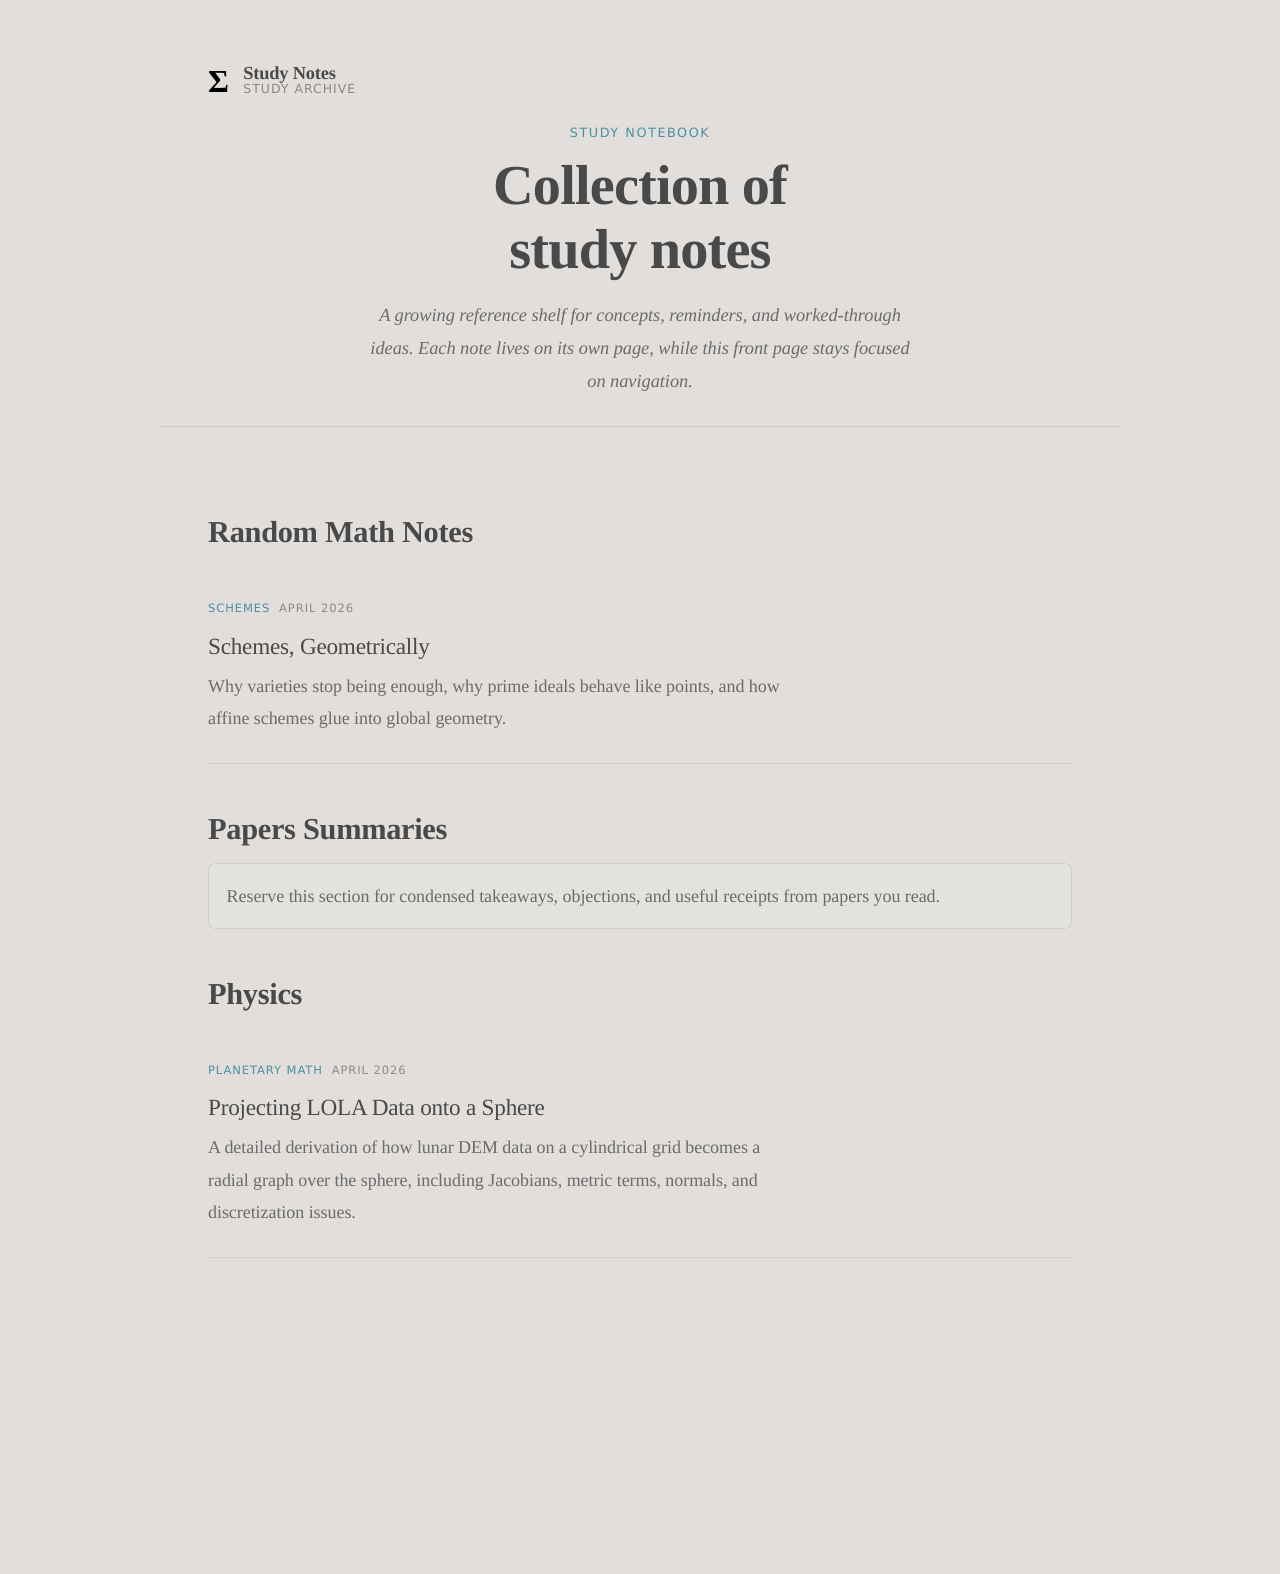
==== index.html @ 1e7b6b18 "initial site" ====
<!DOCTYPE html>
<html lang="en">
<head>
  <meta charset="UTF-8" />
  <meta name="viewport" content="width=device-width, initial-scale=1.0" />
  <title>Collection of study notes</title>
  <meta
    name="description"
    content="A personal study notebook with linked notes across topics."
  />
  <link rel="stylesheet" href="styles.css" />
</head>
<body>
  <article class="page">
    <header>
      <div class="site-nav">
        <a class="brand" href="index.html" aria-label="Study Notes home">
          <span class="brand-mark" aria-hidden="true">&Sigma;</span>
          <span class="brand-copy">
            <span class="brand-name">Study Notes</span>
            <span class="brand-tagline">Study archive</span>
          </span>
        </a>
      </div>
      <p class="eyebrow">Study Notebook</p>
      <h1>Collection of study notes</h1>
      <p class="deck">
        A growing reference shelf for concepts, reminders, and worked-through ideas.
        Each note lives on its own page, while this front page stays focused on navigation.
      </p>
    </header>

    <main class="index-main">
      <section aria-labelledby="random-math-notes">
        <h2 id="random-math-notes">Random Math Notes</h2>
        <div class="notes-list">
          <a class="note-card" href="notes/schemes-geometrically.html">
            <div class="meta">
              <span class="tag">Schemes</span>
              <span class="stamp">April 2026</span>
            </div>
            <h2>Schemes, Geometrically</h2>
            <p>
              Why varieties stop being enough, why prime ideals behave like points,
              and how affine schemes glue into global geometry.
            </p>
          </a>
        </div>
      </section>

      <section aria-labelledby="papers-summaries">
        <h2 id="papers-summaries">Papers Summaries</h2>
        <div class="empty-state">
          Reserve this section for condensed takeaways, objections, and useful receipts from papers you read.
        </div>
      </section>

      <section aria-labelledby="physics">
        <h2 id="physics">Physics</h2>
        <div class="notes-list">
          <a class="note-card" href="notes/lola-sphere-projection.html">
            <div class="meta">
              <span class="tag">Planetary Math</span>
              <span class="stamp">April 2026</span>
            </div>
            <h2>Projecting LOLA Data onto a Sphere</h2>
            <p>
              A detailed derivation of how lunar DEM data on a cylindrical grid becomes a radial graph over the sphere,
              including Jacobians, metric terms, normals, and discretization issues.
            </p>
          </a>
        </div>
      </section>

      <section aria-labelledby="quantitative-finance">
        <h2 id="quantitative-finance">Quantitative Finance</h2>
        <div class="empty-state">
          Keep models, market microstructure notes, stochastic calculus reminders, and strategy sketches here.
        </div>
      </section>
    </main>

    <footer>
      Homepage for the notes project. Typography and surface now follow the Noumena research blog reference.
    </footer>
  </article>
</body>
</html>
---- styles.css ----
@font-face {
  font-family: "Iowan Old Style BT";
  font-style: normal;
  font-weight: 400;
  font-display: swap;
  src: url("https://noumena.com/fonts/iowan-old-style/iowan-old-style_regular.woff2") format("woff2");
}

@font-face {
  font-family: "Iowan Old Style BT";
  font-style: italic;
  font-weight: 400;
  font-display: swap;
  src: url("https://noumena.com/fonts/iowan-old-style/iowan-old-style_italic.woff2") format("woff2");
}

@font-face {
  font-family: "Iowan Old Style BT";
  font-style: normal;
  font-weight: 600;
  font-display: swap;
  src: url("https://noumena.com/fonts/iowan-old-style/iowan-old-style_bold.woff2") format("woff2");
}

@font-face {
  font-family: "GT America";
  font-style: normal;
  font-weight: 400;
  font-display: swap;
  src: url("https://noumena.com/fonts/gt-america/GT-America-Standard-Regular.woff2") format("woff2");
}

@font-face {
  font-family: "GT America";
  font-style: normal;
  font-weight: 500;
  font-display: swap;
  src: url("https://noumena.com/fonts/gt-america/GT-America-Standard-Medium.woff2") format("woff2");
}

@font-face {
  font-family: "GT America";
  font-style: normal;
  font-weight: 700;
  font-display: swap;
  src: url("https://noumena.com/fonts/gt-america/GT-America-Standard-Bold.woff2") format("woff2");
}

@font-face {
  font-family: "JetBrains Mono";
  font-style: normal;
  font-weight: 400;
  font-display: swap;
  src: url("https://noumena.com/fonts/jetbrains-mono/JetBrainsMono-Regular.woff2") format("woff2");
}

@font-face {
  font-family: "JetBrains Mono";
  font-style: normal;
  font-weight: 500;
  font-display: swap;
  src: url("https://noumena.com/fonts/jetbrains-mono/JetBrainsMono-Medium.woff2") format("woff2");
}

:root {
  --bg: #e1dedb;
  --bg-soft: #d8d5d2;
  --bg-code: rgba(230, 212, 195, 0.41);
  --fg: #494949;
  --fg-strong: #494949;
  --fg-soft: #6b6b6b;
  --fg-muted: #8a8a8a;
  --accent: #ff9101;
  --accent-soft: #4a90a4;
  --border: rgba(124, 124, 124, 0.2);
  --font-sans: "GT America", ui-sans-serif, system-ui, -apple-system, "Segoe UI", Roboto, "Helvetica Neue", Arial, sans-serif;
  --font-serif: "Iowan Old Style BT", ui-serif, Georgia, "Times New Roman", Times, serif;
  --font-mono: "JetBrains Mono", ui-monospace, "SFMono-Regular", Menlo, Consolas, monospace;
}

* {
  box-sizing: border-box;
}

body {
  margin: 0;
  background: var(--bg);
  color: var(--fg);
  font: 18px/1.8 var(--font-serif);
  -webkit-font-smoothing: antialiased;
  -moz-osx-font-smoothing: grayscale;
  text-rendering: geometricPrecision;
  letter-spacing: -0.003em;
}

a {
  color: inherit;
}

code,
pre {
  font-family: var(--font-mono);
  font-size: 0.95em;
}

code {
  background: var(--bg-code);
  padding: 0.15rem 0.35rem;
  border-radius: 3px;
}

pre {
  margin: 1.5rem 0;
  padding: 1rem 1.1rem;
  overflow: auto;
  background: var(--bg-code);
  border: 1px solid transparent;
  border-radius: 6px;
  line-height: 1.55;
  color: var(--fg);
}

.page {
  width: min(960px, calc(100vw - 2rem));
  margin: 0 auto;
  background: transparent;
  border: 0;
  border-radius: 0;
  box-shadow: none;
  overflow: hidden;
}

header {
  padding: 4rem 3rem 1.75rem;
  background: transparent;
  border-bottom: 1px solid var(--border);
  text-align: center;
}

.site-nav {
  margin-bottom: 1.8rem;
  display: flex;
  justify-content: space-between;
  align-items: center;
  gap: 1rem;
}

.brand {
  display: inline-flex;
  align-items: center;
  gap: 0.9rem;
  color: var(--fg-strong);
  text-decoration: none;
}

.brand-mark {
  width: auto;
  height: auto;
  display: inline-flex;
  align-items: center;
  justify-content: center;
  color: #000;
  font: 600 2rem/1 var(--font-serif);
}

.brand-copy {
  display: flex;
  flex-direction: column;
  align-items: flex-start;
}

.brand-name {
  font: 600 1.15rem/1 var(--font-serif);
  letter-spacing: -0.01em;
}

.brand-tagline {
  color: var(--fg-muted);
  font: 400 0.78rem/1.2 var(--font-sans);
  letter-spacing: 0.08em;
  text-transform: uppercase;
}

.home-link {
  display: inline-flex;
  align-items: center;
  gap: 0.45rem;
  padding: 0.45rem 0.8rem;
  border: 1px solid var(--border);
  border-radius: 999px;
  color: var(--fg-soft);
  text-decoration: none;
  font: 500 0.8rem/1.2 var(--font-sans);
  letter-spacing: 0.06em;
  text-transform: uppercase;
  background: rgba(255, 255, 255, 0.15);
}

.home-link:hover {
  color: var(--accent-soft);
  border-color: rgba(74, 144, 164, 0.35);
}

.eyebrow {
  margin: 0 0 0.75rem;
  color: var(--accent-soft);
  font: 500 0.8rem/1.2 var(--font-sans);
  letter-spacing: 0.12em;
  text-transform: uppercase;
}

h1,
h2,
h3 {
  line-height: 1.15;
  margin: 0 0 1rem;
  font-weight: 600;
  color: var(--fg-strong);
}

h1 {
  font-size: clamp(2.5rem, 4.4vw, 4rem);
  max-width: 12ch;
  margin-left: auto;
  margin-right: auto;
  letter-spacing: -0.015em;
}

h2 {
  font-size: 1.9rem;
  margin-top: 3rem;
  color: var(--fg-strong);
  letter-spacing: -0.01em;
}

h3 {
  font-size: 1.25rem;
  color: var(--fg);
  margin-top: 2rem;
}

.deck {
  max-width: 34rem;
  font-size: 1.15rem;
  color: var(--fg-soft);
  margin: 0 auto;
  font-style: italic;
}

main {
  padding: 2rem 3rem 4rem;
}

.post-main {
  margin-left: auto;
  margin-right: auto;
  max-width: 56rem;
}

p {
  margin: 1rem 0;
}

.post-main p,
.post-main ul,
.post-main blockquote,
.post-main .equation,
.post-main .figure,
.post-main .note,
.post-main details,
.post-main pre {
  margin-left: auto;
  margin-right: auto;
}

.post-main h2,
.post-main h3 {
  max-width: 56rem;
}

.index-main {
  padding-top: 2.5rem;
}

.notes-list {
  display: grid;
  gap: 0;
}

.note-card {
  display: block;
  padding: 1.75rem 0;
  text-decoration: none;
  color: inherit;
  background: transparent;
  border-bottom: 1px solid rgba(124, 124, 124, 0.15);
  transition: color 160ms ease;
}

.note-card:hover {
  color: var(--accent-soft);
}

.note-card h2 {
  margin: 0;
  color: var(--fg-strong);
  font-weight: 400;
  font-size: 1.45rem;
}

.note-card p {
  margin: 0.6rem 0 0;
  color: var(--fg-soft);
  max-width: 36rem;
}

.meta {
  display: flex;
  flex-wrap: wrap;
  gap: 0.55rem;
  margin-bottom: 0.65rem;
}

.tag,
.stamp {
  display: inline-flex;
  align-items: center;
  min-height: 1.8rem;
  padding: 0;
  border-radius: 999px;
  font: 500 0.72rem/1.1 var(--font-sans);
  letter-spacing: 0.08em;
  text-transform: uppercase;
}

.tag {
  color: var(--accent-soft);
  background: transparent;
}

.stamp {
  color: var(--fg-muted);
  background: transparent;
}

.empty-state {
  margin-top: 1rem;
  padding: 1rem 1.1rem;
  background: rgba(255, 255, 255, 0.12);
  border: 1px solid var(--border);
  border-radius: 8px;
  color: var(--fg-soft);
}

.equation {
  margin: 1.4rem 0;
  padding: 0.95rem 1.1rem;
  background: transparent;
  border: 1px solid var(--border);
  border-radius: 6px;
  overflow-x: auto;
  text-align: center;
}

.equation math {
  font-family: "STIX Two Math", "Cambria Math", "Latin Modern Math", serif;
  font-size: 1.14rem;
}

.inline-math math {
  font-family: "STIX Two Math", "Cambria Math", "Latin Modern Math", serif;
  font-size: 1em;
  vertical-align: -0.08em;
}

.equation.compact math {
  font-size: 1.02rem;
}

math i {
  font-style: italic;
}

blockquote {
  margin: 1.6rem 0;
  padding: 1.1rem 1.35rem;
  border-left: 2px solid var(--accent);
  border-radius: 2px;
  background: var(--bg-code);
  color: var(--fg);
  font-style: italic;
}

.figure {
  margin: 2rem 0;
  padding: 1rem;
  background: rgba(255, 255, 255, 0.1);
  border: 1px solid rgba(124, 124, 124, 0.12);
  border-radius: 8px;
  overflow-x: auto;
  overflow-y: visible;
}

.figure svg {
  width: 100%;
  height: auto;
  display: block;
  overflow: visible;
}

.caption {
  margin-top: 0.9rem;
  color: var(--fg-muted);
  font: 400 0.82rem/1.5 var(--font-sans);
  text-align: center;
}

details {
  margin: 1rem 0 0;
}

summary {
  cursor: pointer;
  color: var(--fg);
  font-family: var(--font-sans);
  font-size: 0.98rem;
}

.note {
  margin: 1.5rem 0;
  padding: 1rem 1.1rem;
  background: rgba(255, 255, 255, 0.12);
  border: 1px solid var(--border);
  border-radius: 8px;
}

ul {
  padding-left: 1.4rem;
}

li + li {
  margin-top: 0.45rem;
}

.section-break {
  width: 5rem;
  height: 1px;
  background: linear-gradient(90deg, transparent, rgba(124, 124, 124, 0.55), transparent);
  margin: 2.8rem auto;
}

.post-main ul {
  padding-left: 1.3rem;
}

.post-main .figure svg {
  border-radius: 4px;
}

.post-main .figure {
  width: min(72rem, calc(100vw - 3rem));
  max-width: none;
  margin-left: 50%;
  transform: translateX(-50%);
}

footer {
  padding: 1.5rem 3rem 2.5rem;
  color: var(--fg-muted);
  border-top: 1px solid var(--border);
  background: transparent;
  font: 400 0.86rem/1.6 var(--font-sans);
  text-align: center;
}

@media (max-width: 720px) {
  .page {
    width: min(100vw - 1rem, 100%);
    margin: 0 auto;
    border-radius: 0;
  }

  header,
  main,
  footer {
    padding-left: 1.2rem;
    padding-right: 1.2rem;
  }

  header {
    padding-top: 2.2rem;
  }

  .site-nav {
    flex-direction: column;
    align-items: flex-start;
  }

  header {
    text-align: left;
  }

  h1,
  .deck {
    margin-left: 0;
    margin-right: 0;
  }

  .post-main {
    max-width: none;
  }
}
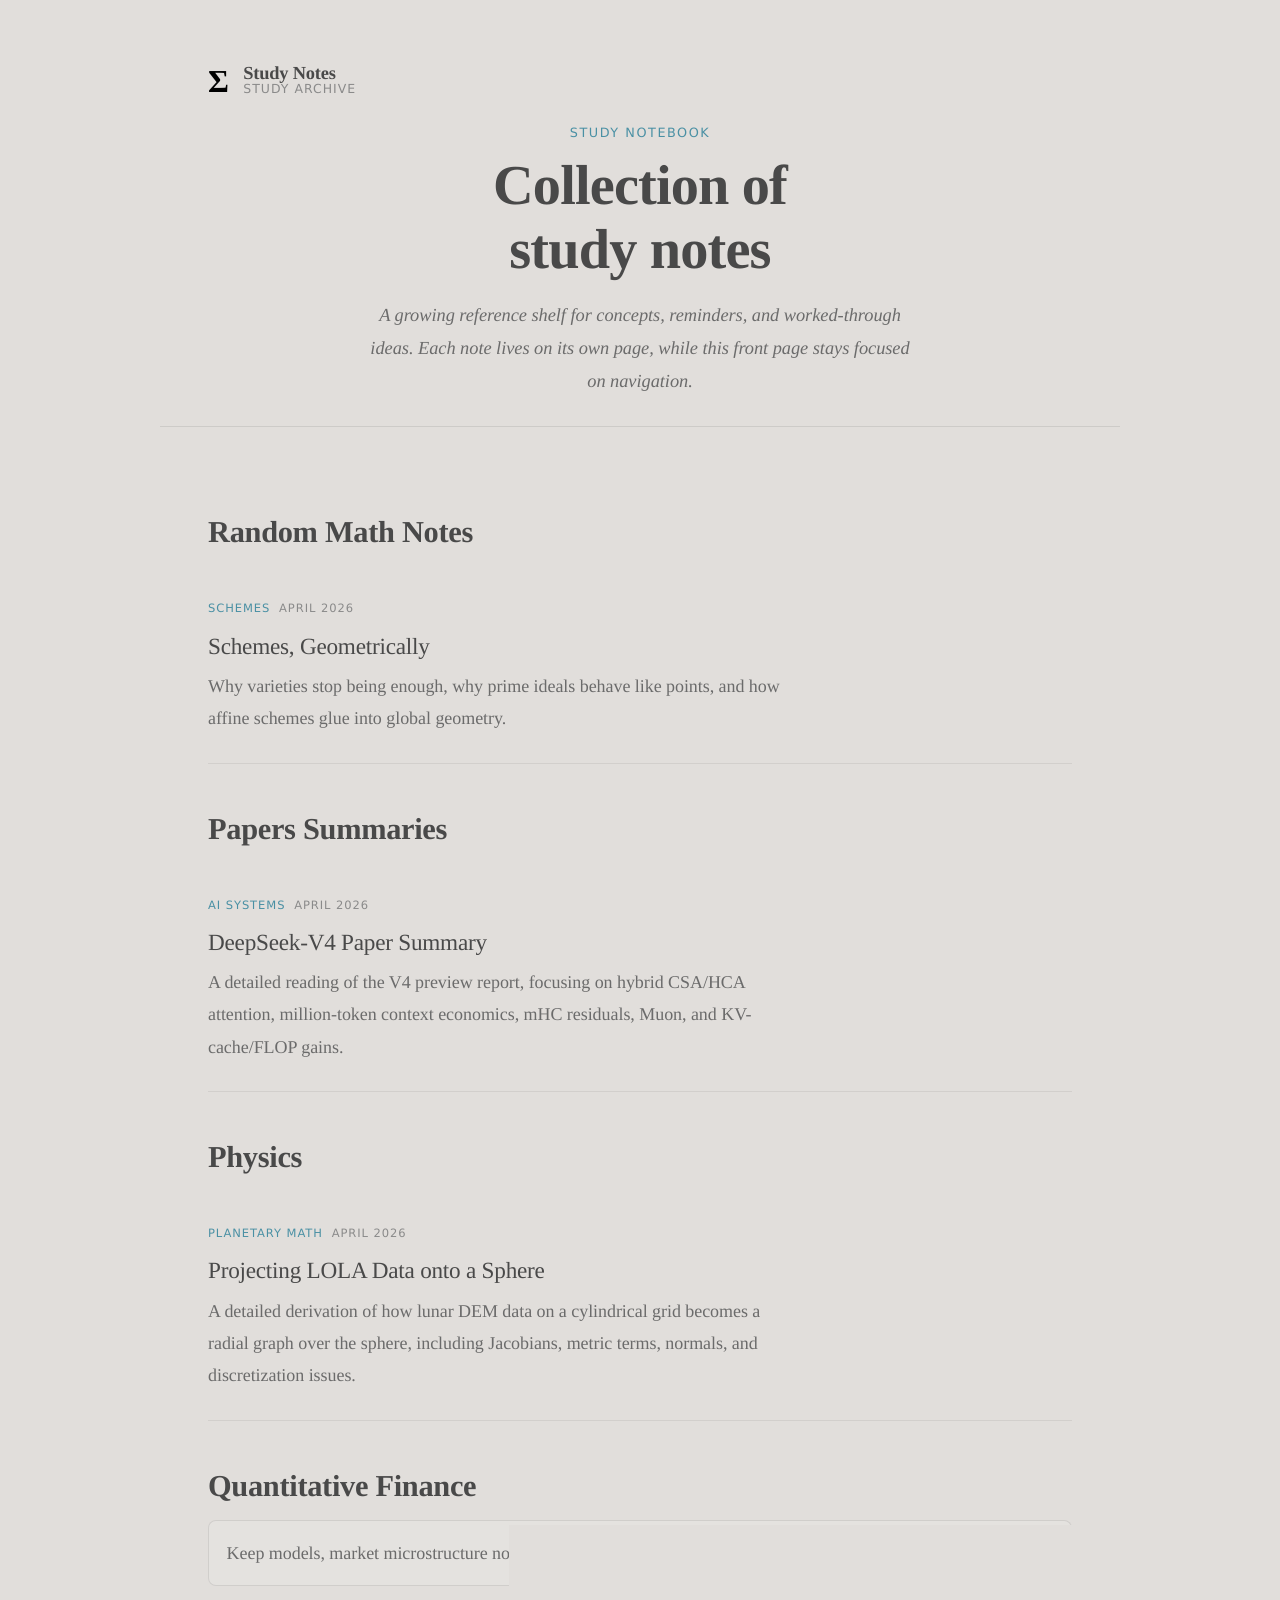
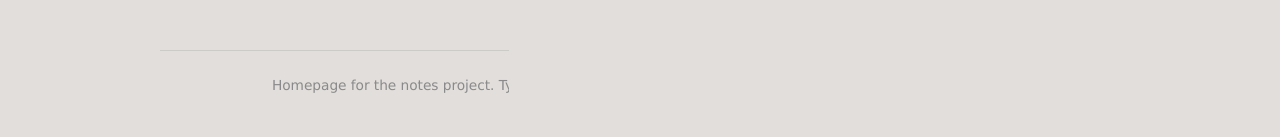
==== commit eb116625: "Add DeepSeek-V4 paper summary" ====
--- a/index.html
+++ b/index.html
@@ -50,8 +50,18 @@
 
       <section aria-labelledby="papers-summaries">
         <h2 id="papers-summaries">Papers Summaries</h2>
-        <div class="empty-state">
-          Reserve this section for condensed takeaways, objections, and useful receipts from papers you read.
+        <div class="notes-list">
+          <a class="note-card" href="notes/deepseek-v4-paper.html">
+            <div class="meta">
+              <span class="tag">AI Systems</span>
+              <span class="stamp">April 2026</span>
+            </div>
+            <h2>DeepSeek-V4 Paper Summary</h2>
+            <p>
+              A detailed reading of the V4 preview report, focusing on hybrid CSA/HCA attention,
+              million-token context economics, mHC residuals, Muon, and KV-cache/FLOP gains.
+            </p>
+          </a>
         </div>
       </section>
 
--- a/styles.css
+++ b/styles.css
@@ -453,6 +453,30 @@
   padding-left: 1.3rem;
 }
 
+.spec-table {
+  display: block;
+  width: 100%;
+  margin: 1.5rem auto;
+  border-collapse: collapse;
+  overflow-x: auto;
+  font: 400 0.88rem/1.45 var(--font-sans);
+  color: var(--fg);
+  white-space: nowrap;
+}
+
+.spec-table th,
+.spec-table td {
+  padding: 0.75rem 0.65rem;
+  border-bottom: 1px solid var(--border);
+  text-align: left;
+  vertical-align: top;
+}
+
+.spec-table th {
+  color: var(--fg-strong);
+  font-weight: 600;
+}
+
 .post-main .figure svg {
   border-radius: 4px;
 }
